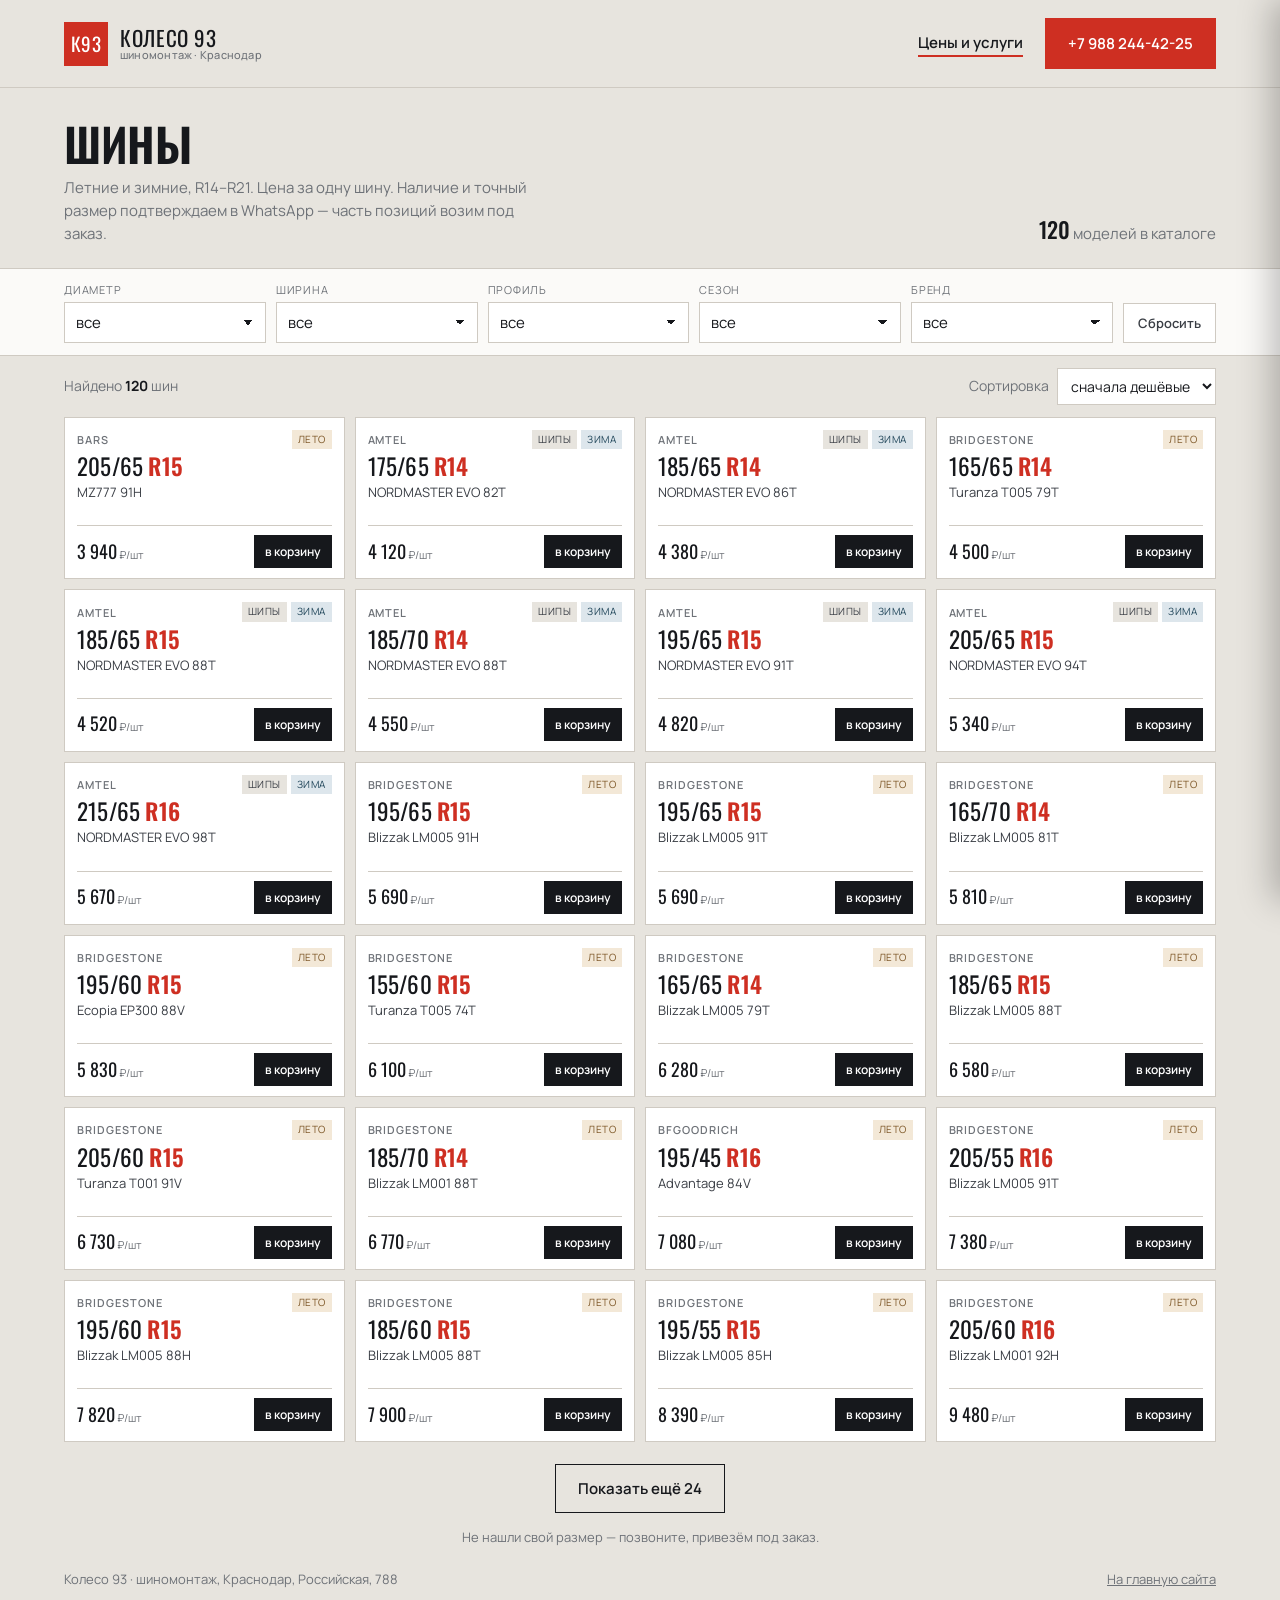
==== шины.html @ 4e647198 "Каталог шин на реальных данных: 120 позиций из товары.json, компактные фильтры и корзина" ====
<!doctype html>
<html lang="ru">
<head>
<meta charset="utf-8">
<meta name="viewport" content="width=device-width, initial-scale=1">
<title>Шины в наличии — Колесо 93, Краснодар</title>
<meta name="description" content="Каталог шин шиномонтажа «Колесо 93»: Bridgestone, Amtel, BFGoodrich, Bars. Летние и зимние, R14–R21. Соберите заказ и пришлите его в WhatsApp.">
<meta name="robots" content="noindex, nofollow">
<link rel="preconnect" href="https://fonts.googleapis.com">
<link rel="preconnect" href="https://fonts.gstatic.com" crossorigin>
<link href="https://fonts.googleapis.com/css2?family=Oswald:wght@400;500;600&family=Manrope:wght@400;500;600;700&display=swap" rel="stylesheet">
<link rel="icon" href="data:image/svg+xml,%3Csvg xmlns='http://www.w3.org/2000/svg' viewBox='0 0 64 64'%3E%3Crect width='64' height='64' fill='%23ce2f22'/%3E%3Ctext x='32' y='44' font-family='Arial Narrow,Arial' font-size='30' font-weight='bold' fill='white' text-anchor='middle'%3E93%3C/text%3E%3C/svg%3E">
<link rel="stylesheet" href="style.css">
<link rel="stylesheet" href="catalog.css">
</head>
<body>

<header class="top">
  <a class="logo" href="index.html">
    <span class="logo-mark">К93</span>
    <span class="logo-text">Колесо 93<small>шиномонтаж · Краснодар</small></span>
  </a>
  <div class="top-right">
    <a class="top-link" href="index.html">Цены и услуги</a>
    <a class="btn btn-red" href="tel:+79882444225">+7 988 244-42-25</a>
  </div>
</header>

<main>

  <section class="cat-head">
    <div>
      <h1>Шины</h1>
      <p>Летние и зимние, R14–R21. Цена за одну шину. Наличие и точный размер
        подтверждаем в WhatsApp — часть позиций возим под заказ.</p>
    </div>
    <p class="cat-stat"><b>120</b> моделей в каталоге</p>
  </section>

  <div class="filters">
    <label class="f"><span>Диаметр</span><select id="f-d"></select></label>
    <label class="f"><span>Ширина</span><select id="f-w"></select></label>
    <label class="f"><span>Профиль</span><select id="f-h"></select></label>
    <label class="f"><span>Сезон</span><select id="f-season"></select></label>
    <label class="f"><span>Бренд</span><select id="f-brand"></select></label>
    <button class="f-reset" id="reset" type="button">Сбросить</button>
  </div>

  <div class="cat-bar">
    <span class="cat-found" id="found"></span>
    <div class="cat-tools">
      <button class="f-toggle" id="f-toggle" type="button">Фильтры</button>
      <label class="sort"><span>Сортировка</span>
        <select id="f-sort">
          <option value="price-asc">сначала дешёвые</option>
          <option value="price-desc">сначала дорогие</option>
          <option value="model">по названию</option>
        </select>
      </label>
    </div>
  </div>

  <div class="tgrid" id="grid"></div>

  <div class="cat-more">
    <button class="btn btn-ghost" id="more" type="button" hidden>Показать ещё</button>
    <p class="cat-hint">Не нашли свой размер — позвоните, привезём под заказ.</p>
  </div>

</main>

<button class="cart-fab" id="fab" type="button">
  Корзина <b id="fab-count">0</b> <span id="fab-sum">0 ₽</span>
</button>

<div class="overlay" id="overlay"></div>

<aside class="cart" id="cart" aria-label="Корзина">
  <div class="cart-head">
    <h3>Корзина</h3>
    <button class="btn-close" id="cart-close" type="button">Закрыть</button>
  </div>
  <div class="cart-body" id="cart-body"></div>
  <div class="cart-foot">
    <div class="cart-total">Итого: <span id="cart-total">0 ₽</span></div>
    <div class="cart-actions">
      <button class="btn-clear" id="cart-clear" type="button">Очистить корзину</button>
      <a class="btn-wa" id="cart-wa" href="#">Отправить заказ в WhatsApp</a>
    </div>
  </div>
</aside>

<div class="toast" id="toast"></div>

<footer class="foot">
  <span>Колесо 93 · шиномонтаж, Краснодар, Российская, 788</span>
  <a href="index.html">На главную сайта</a>
</footer>

<script>
(function () {
  "use strict";

  var WA = "79181554435";
  var STORE = "k93_basket";
  var STEP = 24;

  var grid = document.getElementById("grid");
  var found = document.getElementById("found");
  var more = document.getElementById("more");
  var fab = document.getElementById("fab");
  var cart = document.getElementById("cart");
  var overlay = document.getElementById("overlay");
  var cartBody = document.getElementById("cart-body");
  var cartTotal = document.getElementById("cart-total");
  var toast = document.getElementById("toast");
  var filtersBox = document.querySelector(".filters");
  var fToggle = document.getElementById("f-toggle");

  var items = [];
  var basket = [];
  var shown = STEP;
  var state = { d: "", w: "", h: "", season: "", brand: "", sort: "price-asc" };

  function esc(s) {
    return String(s).replace(/[&<>"]/g, function (c) {
      return { "&": "&amp;", "<": "&lt;", ">": "&gt;", '"': "&quot;" }[c];
    });
  }

  function money(n) {
    return Number(n).toLocaleString("ru-RU");
  }

  function plural(n, forms) {
    var a = Math.abs(n) % 100, b = a % 10;
    if (a > 10 && a < 20) return forms[2];
    if (b > 1 && b < 5) return forms[1];
    if (b === 1) return forms[0];
    return forms[2];
  }

  /* "Bridgestone 205/55 R16 Alenza 001 109Y" -> бренд, размер, диаметр, модель */
  function parse(item) {
    var name = String(item.name || "");
    var rest = name.slice(String(item.brand || "").length).trim();
    var parts = rest.split(/\s+/);
    var size = parts[0] || "";
    var dia = parts[1] || "";
    var model = parts.slice(2).join(" ");
    var wh = size.split("/");
    var spikes = !!item.spikes;
    var w = item.w || wh[0] || "";
    var h = item.h || wh[1] || "";

    model = model.replace(/\s*(шипы|шип\.?)\s*$/i, "").trim();

    return {
      id: name,
      brand: item.brand || "",
      w: w,
      h: h,
      d: item.d || dia,
      season: spikes ? "Зима" : (item.season || ""),
      spikes: spikes,
      price: Number(item.price) || 0,
      model: model || name,
      size: (w && h) ? w + "/" + h : (size || "—")
    };
  }

  function fillSelect(el, values, label) {
    var html = '<option value="">' + label + "</option>";
    values.forEach(function (v) {
      html += '<option value="' + esc(v) + '">' + esc(v) + "</option>";
    });
    el.innerHTML = html;
  }

  function uniq(values, numeric) {
    var out = [];
    values.forEach(function (v) {
      if (v && out.indexOf(v) === -1) out.push(v);
    });
    out.sort(numeric ? function (a, b) {
      return parseFloat(a) - parseFloat(b);
    } : function (a, b) {
      return a.localeCompare(b, "ru");
    });
    return out;
  }

  function buildFilters() {
    fillSelect(document.getElementById("f-d"), uniq(items.map(function (p) { return p.d; }), true), "все");
    fillSelect(document.getElementById("f-w"), uniq(items.map(function (p) { return p.w; }), true), "все");
    fillSelect(document.getElementById("f-h"), uniq(items.map(function (p) { return p.h; }), true), "все");
    fillSelect(document.getElementById("f-season"), uniq(items.map(function (p) { return p.season; })), "все");
    fillSelect(document.getElementById("f-brand"), uniq(items.map(function (p) { return p.brand; })), "все");

    ["d", "w", "h", "season", "brand"].forEach(function (key) {
      document.getElementById("f-" + key).addEventListener("change", function (e) {
        state[key] = e.target.value;
        shown = STEP;
        updateToggle();
        render();
      });
    });

    document.getElementById("f-sort").addEventListener("change", function (e) {
      state.sort = e.target.value;
      render();
    });

    document.getElementById("reset").addEventListener("click", function () {
      state.d = state.w = state.h = state.season = state.brand = "";
      state.sort = "price-asc";
      document.getElementById("f-d").value = "";
      document.getElementById("f-w").value = "";
      document.getElementById("f-h").value = "";
      document.getElementById("f-season").value = "";
      document.getElementById("f-brand").value = "";
      document.getElementById("f-sort").value = "price-asc";
      shown = STEP;
      updateToggle();
      render();
    });
  }

  function pick() {
    return items.filter(function (p) {
      if (state.d && p.d !== state.d) return false;
      if (state.w && p.w !== state.w) return false;
      if (state.h && p.h !== state.h) return false;
      if (state.season && p.season !== state.season) return false;
      if (state.brand && p.brand !== state.brand) return false;
      return true;
    }).sort(function (a, b) {
      if (state.sort === "price-desc") return b.price - a.price;
      if (state.sort === "model") return (a.brand + " " + a.model).localeCompare(b.brand + " " + b.model, "ru");
      return a.price - b.price;
    });
  }

  function cardHTML(p) {
    var inCart = basket.some(function (b) { return b.id === p.id; });
    var tags = "";
    if (p.spikes) tags += '<span class="badge">шипы</span>';
    if (p.season) {
      tags += '<span class="badge ' + (p.season === "Зима" ? "w" : "s") + '">' +
        esc(p.season.toLowerCase()) + "</span>";
    }

    return '<article class="tcard">' +
      '<div class="tcard-top">' +
        '<span class="tcard-brand">' + esc(p.brand) + "</span>" +
        '<span class="tcard-tags">' + tags + "</span>" +
      "</div>" +
      '<div class="tcard-size">' + esc(p.size) + "<b>" + esc(p.d) + "</b></div>" +
      '<div class="tcard-model">' + esc(p.model) + "</div>" +
      '<div class="tcard-foot">' +
        '<span class="tcard-price">' + money(p.price) + "<small> ₽/шт</small></span>" +
        '<button class="tcard-add' + (inCart ? " in" : "") + '" type="button" data-id="' +
          esc(p.id) + '">' + (inCart ? "в корзине" : "в корзину") + "</button>" +
      "</div>" +
    "</article>";
  }

  function render() {
    var list = pick();
    var visible = list.slice(0, shown);

    found.innerHTML = list.length
      ? "Найдено <b>" + list.length + "</b> " + plural(list.length, ["шина", "шины", "шин"])
      : "Ничего не найдено";

    if (!visible.length) {
      grid.innerHTML = '<p class="cat-empty">По этим фильтрам ничего нет. ' +
        "Сбросьте фильтры или позвоните — подберём под заказ.</p>";
      more.hidden = true;
      return;
    }

    grid.innerHTML = visible.map(cardHTML).join("");
    more.hidden = list.length <= shown;
    more.textContent = "Показать ещё " + Math.min(STEP, list.length - shown);
  }

  /* ---------- корзина ---------- */

  function saveBasket() {
    try {
      localStorage.setItem(STORE, JSON.stringify(basket));
    } catch (e) {}
  }

  function loadBasket() {
    try {
      var raw = JSON.parse(localStorage.getItem(STORE) || "[]");
      basket = Array.isArray(raw) ? raw.filter(function (b) {
        return b && items.some(function (p) { return p.id === b.id; }) && b.qty > 0;
      }) : [];
    } catch (e) {
      basket = [];
    }
  }

  function byId(id) {
    for (var i = 0; i < items.length; i++) {
      if (items[i].id === id) return items[i];
    }
    return null;
  }

  function total() {
    return basket.reduce(function (sum, b) {
      var p = byId(b.id);
      return sum + (p ? p.price * b.qty : 0);
    }, 0);
  }

  function count() {
    return basket.reduce(function (n, b) { return n + b.qty; }, 0);
  }

  function addToCart(id) {
    var p = byId(id);
    if (!p) return;
    var row = basket.filter(function (b) { return b.id === id; })[0];
    if (row) row.qty += 1;
    else basket.push({ id: id, qty: 1 });
    saveBasket();
    render();
    renderCart();
    showToast(p.brand + " " + p.size + " — в корзине");
  }

  function setQty(id, delta) {
    basket.forEach(function (b) {
      if (b.id !== id) return;
      b.qty += delta;
    });
    basket = basket.filter(function (b) { return b.qty > 0; });
    saveBasket();
    render();
    renderCart();
  }

  function dropItem(id) {
    basket = basket.filter(function (b) { return b.id !== id; });
    saveBasket();
    render();
    renderCart();
  }

  function renderCart() {
    var sum = total();

    fab.classList.toggle("show", basket.length > 0);
    document.getElementById("fab-count").textContent = count();
    document.getElementById("fab-sum").textContent = money(sum) + " ₽";

    if (!basket.length) {
      cartBody.innerHTML = '<p class="cart-empty"><b>Корзина пуста</b><br>' +
        "Добавьте шины, чтобы собрать заказ</p>";
      cartTotal.textContent = "0 ₽";
      return;
    }

    cartBody.innerHTML = basket.map(function (b) {
      var p = byId(b.id);
      return '<div class="cart-item">' +
        '<div class="cart-item-info">' +
          '<div class="cart-item-name">' + esc(p.brand) + " " + esc(p.model) + "</div>" +
          '<span class="cart-item-size">' + esc(p.size) + " " + esc(p.d) + " · " + esc(p.season.toLowerCase()) + "</span>" +
          '<div class="cart-item-price">' + money(p.price) + " ₽</div>" +
        "</div>" +
        '<div class="cart-item-side">' +
          '<div class="qty">' +
            '<button type="button" data-id="' + esc(b.id) + '" data-delta="-1" aria-label="Меньше">−</button>' +
            "<span>" + b.qty + "</span>" +
            '<button type="button" data-id="' + esc(b.id) + '" data-delta="1" aria-label="Больше">+</button>' +
          "</div>" +
          '<button class="cart-item-remove" type="button" data-drop="' + esc(b.id) + '">удалить</button>' +
        "</div>" +
      "</div>";
    }).join("");

    cartTotal.textContent = money(sum) + " ₽";
  }

  function openCart() {
    renderCart();
    cart.classList.add("open");
    overlay.classList.add("show");
  }

  function closeCart() {
    cart.classList.remove("open");
    overlay.classList.remove("show");
  }

  function showToast(text) {
    toast.textContent = text;
    toast.classList.add("show");
    clearTimeout(showToast.timer);
    showToast.timer = setTimeout(function () {
      toast.classList.remove("show");
    }, 2200);
  }

  grid.addEventListener("click", function (e) {
    var btn = e.target.closest(".tcard-add");
    if (btn) addToCart(btn.dataset.id);
  });

  more.addEventListener("click", function () {
    shown += STEP;
    render();
  });

  cartBody.addEventListener("click", function (e) {
    var qtyBtn = e.target.closest("[data-delta]");
    if (qtyBtn) {
      setQty(qtyBtn.dataset.id, Number(qtyBtn.dataset.delta));
      return;
    }
    var del = e.target.closest("[data-drop]");
    if (del) dropItem(del.dataset.drop);
  });

  fab.addEventListener("click", openCart);
  document.getElementById("cart-close").addEventListener("click", closeCart);
  overlay.addEventListener("click", closeCart);

  fToggle.addEventListener("click", function () {
    filtersBox.classList.toggle("open");
  });

  function updateToggle() {
    var n = [state.d, state.w, state.h, state.season, state.brand].filter(Boolean).length;
    fToggle.textContent = n ? "Фильтры · " + n : "Фильтры";
    fToggle.classList.toggle("active", n > 0);
  }

  document.getElementById("cart-clear").addEventListener("click", function () {
    basket = [];
    saveBasket();
    render();
    renderCart();
  });

  document.getElementById("cart-wa").addEventListener("click", function (e) {
    e.preventDefault();
    if (!basket.length) return;

    var lines = ["Заказ шин с сайта Колесо 93", ""];
    basket.forEach(function (b) {
      var p = byId(b.id);
      lines.push("• " + p.brand + " " + p.size + " " + p.d + " " + p.model +
        " — " + b.qty + " шт × " + money(p.price) + " ₽");
    });
    lines.push("", "Итого: " + money(total()) + " ₽");
    lines.push("", "Краснодар, Российская, 788 · +7 988 244-42-25");

    window.open("https://wa.me/" + WA + "?text=" + encodeURIComponent(lines.join("\n")),
      "_blank", "noopener");
    closeCart();
  });

  document.addEventListener("keydown", function (e) {
    if (e.key === "Escape") closeCart();
  });

  /* ---------- старт ---------- */

  fetch("data/" + encodeURIComponent("товары.json"))
    .then(function (r) {
      if (!r.ok) throw new Error("HTTP " + r.status);
      return r.json();
    })
    .then(function (data) {
      items = data.map(parse);
      buildFilters();
      loadBasket();
      updateToggle();
      render();
      renderCart();
    })
    .catch(function () {
      found.textContent = "Каталог не загрузился";
      grid.innerHTML = '<p class="cat-empty">Не получилось загрузить список шин. ' +
        "Обновите страницу или позвоните: <a href=\"tel:+79882444225\">+7 988 244-42-25</a></p>";
    });
})();
</script>
</body>
</html>
---- style.css ----
:root {
  --beton: #e7e4de;
  --paper: #fbfaf8;
  --ink: #16181c;
  --ink-soft: #3a3e45;
  --steel: #6e7278;
  --line: #cfcac2;
  --red: #ce2f22;
  --panel: #1b1d21;
  --panel-line: #34373d;
}

* { box-sizing: border-box; }

html { scroll-behavior: smooth; }

body {
  margin: 0;
  background: var(--beton);
  color: var(--ink);
  font-family: "Manrope", "Segoe UI", system-ui, sans-serif;
  font-size: 17px;
  line-height: 1.55;
  -webkit-font-smoothing: antialiased;
}

img { display: block; max-width: 100%; }

a { color: inherit; }

h1, h2 {
  font-family: "Oswald", "Arial Narrow", sans-serif;
  font-weight: 600;
  letter-spacing: -0.01em;
  line-height: 0.98;
  margin: 0;
}

h2 { font-size: clamp(28px, 4vw, 46px); }

/* ---------- шапка ---------- */

.top {
  display: flex;
  align-items: center;
  justify-content: space-between;
  gap: 24px;
  padding: 18px clamp(18px, 5vw, 64px);
  border-bottom: 1px solid var(--line);
}

.logo {
  display: flex;
  align-items: center;
  gap: 12px;
  text-decoration: none;
}

.logo-mark {
  display: grid;
  place-items: center;
  width: 44px;
  height: 44px;
  background: var(--red);
  color: #fff;
  font-family: "Oswald", sans-serif;
  font-size: 19px;
  letter-spacing: 0.02em;
}

.logo-text {
  font-family: "Oswald", sans-serif;
  font-size: 21px;
  line-height: 1.1;
  text-transform: uppercase;
  letter-spacing: 0.03em;
}

.logo-text small {
  display: block;
  font-family: "Manrope", sans-serif;
  font-size: 11px;
  text-transform: none;
  letter-spacing: 0.02em;
  color: var(--steel);
  font-weight: 500;
}

.top-right { display: flex; align-items: center; gap: 22px; }

.top-link {
  font-size: 15px;
  font-weight: 600;
  text-decoration: none;
  border-bottom: 2px solid var(--red);
  padding-bottom: 1px;
}

.top-link:hover { color: var(--red); }

.top-addr { color: var(--steel); font-size: 15px; }

/* ---------- кнопки ---------- */

.btn {
  display: inline-block;
  padding: 13px 22px;
  font-family: "Manrope", sans-serif;
  font-size: 15px;
  font-weight: 600;
  text-decoration: none;
  border: 1px solid transparent;
  transition: background 0.15s, color 0.15s, border-color 0.15s;
}

.btn-ink { background: var(--ink); color: #fff; }
.btn-ink:hover { background: var(--red); }

.btn-red { background: var(--red); color: #fff; }
.btn-red:hover { background: #a8231a; }

.btn-ghost { border-color: var(--ink); color: var(--ink); }
.btn-ghost:hover { background: var(--ink); color: #fff; }

/* ---------- hero ---------- */

.hero {
  display: grid;
  grid-template-columns: 1.05fr 1fr;
  gap: clamp(24px, 4vw, 56px);
  align-items: stretch;
  padding: clamp(28px, 5vw, 64px) clamp(18px, 5vw, 64px) clamp(32px, 5vw, 64px);
}

.hero-copy { max-width: 620px; }

.kicker {
  margin: 0 0 18px;
  font-size: 14px;
  font-weight: 600;
  color: var(--red);
  letter-spacing: 0.02em;
}

.hero h1 {
  font-size: clamp(40px, 6.4vw, 84px);
  text-transform: uppercase;
}

.lead {
  margin: 22px 0 26px;
  font-size: clamp(16px, 1.4vw, 19px);
  color: var(--ink-soft);
  max-width: 46ch;
}

.hero-actions { display: flex; flex-wrap: wrap; gap: 12px; }

.rating {
  margin: 24px 0 0;
  font-size: 15px;
  color: var(--steel);
}

.rating strong { color: var(--ink); font-size: 17px; }

.rating a { color: var(--ink); text-decoration: none; border-bottom: 1px solid var(--red); }

.hero-shot { position: relative; }

.hero-shot img {
  width: 100%;
  height: 100%;
  min-height: 340px;
  object-fit: cover;
}

.hero-tag {
  position: absolute;
  left: 0;
  bottom: 0;
  background: var(--ink);
  color: #fff;
  font-size: 12px;
  letter-spacing: 0.06em;
  text-transform: uppercase;
  padding: 7px 12px;
}

/* ---------- прайс ---------- */

.price {
  background: var(--panel);
  color: #f4f3f0;
  padding: clamp(32px, 5vw, 64px) clamp(18px, 5vw, 64px) clamp(28px, 4vw, 48px);
}

.price-head {
  display: flex;
  flex-wrap: wrap;
  align-items: flex-end;
  justify-content: space-between;
  gap: 18px 40px;
  margin-bottom: 30px;
  padding-bottom: 22px;
  border-bottom: 1px solid var(--panel-line);
}

.price-head h2 { color: #fff; }

.price-head p {
  margin: 0;
  max-width: 46ch;
  font-size: 15px;
  color: #a9adb4;
}

.price-grid {
  display: grid;
  grid-template-columns: repeat(3, 1fr);
  border-left: 1px solid var(--panel-line);
  border-top: 1px solid var(--panel-line);
}

.cell {
  display: flex;
  flex-direction: column;
  justify-content: space-between;
  gap: 18px;
  min-height: 172px;
  padding: 20px 22px;
  border-right: 1px solid var(--panel-line);
  border-bottom: 1px solid var(--panel-line);
}

.cell .size {
  font-family: "Oswald", sans-serif;
  font-size: 16px;
  letter-spacing: 0.05em;
  color: #8d929a;
}

.cost { display: flex; align-items: baseline; gap: 8px; }

.cell .sum {
  font-family: "Oswald", sans-serif;
  font-size: clamp(46px, 5.4vw, 76px);
  font-weight: 500;
  line-height: 0.9;
}

.cell-hot { background: var(--red); }
.cell-hot .size { color: #ffd9d5; }

.price-note {
  margin: 20px 0 0;
  font-size: 14px;
  color: #9aa0a8;
  max-width: 78ch;
}

/* ---------- анонс каталога ---------- */

.teaser {
  display: flex;
  flex-wrap: wrap;
  align-items: center;
  justify-content: space-between;
  gap: 18px 32px;
  padding: clamp(24px, 3.4vw, 40px) clamp(18px, 5vw, 64px);
  background: var(--paper);
  border-bottom: 1px solid var(--line);
}

.teaser-copy { max-width: 56ch; }

.teaser-copy h2 {
  font-size: clamp(24px, 3vw, 34px);
  margin-bottom: 10px;
}

.teaser-copy p {
  margin: 0;
  font-size: 15px;
  color: var(--steel);
}

.teaser-side { display: flex; align-items: center; gap: 22px; }

.teaser-price {
  font-family: "Oswald", sans-serif;
  font-size: clamp(26px, 3vw, 36px);
  font-weight: 500;
  white-space: nowrap;
}

.teaser-price small {
  font-family: "Manrope", sans-serif;
  font-size: 13px;
  font-weight: 500;
  color: var(--steel);
}

/* ---------- услуги ---------- */

.services { padding: clamp(40px, 6vw, 80px) clamp(18px, 5vw, 64px); }

.services h2 { margin-bottom: 30px; }

.svc-list {
  list-style: none;
  margin: 0;
  padding: 0;
  max-width: 980px;
  border-top: 1px solid var(--line);
}

.svc-list li {
  display: flex;
  align-items: baseline;
  gap: 16px;
  padding: 14px 0;
  border-bottom: 1px solid var(--line);
}

.svc-name { flex: 1; }

.svc-price {
  font-family: "Oswald", sans-serif;
  font-size: 20px;
  white-space: nowrap;
}

.svc-note {
  max-width: 62ch;
  margin: 26px 0 0;
  color: var(--steel);
  font-size: 15px;
}

/* ---------- галерея ---------- */

.gallery { padding: 0 clamp(18px, 5vw, 64px) clamp(40px, 6vw, 80px); }

.gal-grid {
  display: grid;
  grid-template-columns: 1.4fr 1fr 1fr;
  gap: 12px;
}

.gal-grid figure { margin: 0; position: relative; }

.gal-grid img {
  width: 100%;
  height: 100%;
  min-height: 240px;
  max-height: 420px;
  object-fit: cover;
}

.gal-grid figcaption {
  position: absolute;
  left: 0;
  bottom: 0;
  padding: 6px 10px;
  background: rgba(22, 24, 28, 0.86);
  color: #fff;
  font-size: 12px;
}

/* ---------- заявка ---------- */

.order {
  display: grid;
  grid-template-columns: 1fr 1.05fr;
  gap: clamp(24px, 4vw, 56px);
  padding: clamp(40px, 6vw, 80px) clamp(18px, 5vw, 64px);
  border-top: 1px solid var(--line);
}

.order-copy h2 { margin-bottom: 18px; }

.order-copy p {
  margin: 0 0 12px;
  max-width: 40ch;
  color: var(--steel);
  font-size: 16px;
}

.order-alt { color: var(--ink-soft) !important; }

.order-alt a {
  color: var(--ink);
  text-decoration: none;
  border-bottom: 2px solid var(--red);
  font-weight: 700;
}

.order-facts {
  list-style: none;
  margin: 26px 0 0;
  padding: 22px 0 0;
  border-top: 1px solid var(--line);
  max-width: 38ch;
}

.order-facts li {
  position: relative;
  padding-left: 18px;
  margin-bottom: 10px;
  font-size: 15px;
  color: var(--steel);
}

.order-facts li::before {
  content: "";
  position: absolute;
  left: 0;
  top: 8px;
  width: 7px;
  height: 7px;
  background: var(--red);
}

.order-facts b { color: var(--ink); font-weight: 700; }

.order-form {
  display: grid;
  grid-template-columns: 1fr 1fr;
  gap: 14px 16px;
  align-content: start;
}

.field { display: flex; flex-direction: column; gap: 6px; }

.field label {
  font-size: 13px;
  font-weight: 600;
  color: var(--ink-soft);
  letter-spacing: 0.01em;
}

.field label span { color: var(--red); }

.field input,
.field select {
  font-family: "Manrope", sans-serif;
  font-size: 16px;
  color: var(--ink);
  background: var(--paper);
  border: 1px solid var(--line);
  border-radius: 0;
  padding: 13px 14px;
  width: 100%;
  appearance: none;
}

.field select {
  background-image: linear-gradient(45deg, transparent 50%, var(--ink) 50%),
                    linear-gradient(135deg, var(--ink) 50%, transparent 50%);
  background-position: calc(100% - 20px) 50%, calc(100% - 14px) 50%;
  background-size: 6px 6px, 6px 6px;
  background-repeat: no-repeat;
  padding-right: 38px;
}

.field input:focus,
.field select:focus {
  outline: 2px solid var(--red);
  outline-offset: -2px;
  border-color: var(--red);
}

.field input.err { border-color: var(--red); background: #fdf1f0; }

.order-send {
  grid-column: 1 / -1;
  border: 0;
  cursor: pointer;
  font-size: 16px;
  padding: 16px 22px;
}

.order-fine {
  grid-column: 1 / -1;
  margin: 0;
  font-size: 13px;
  line-height: 1.45;
  color: var(--steel);
}

/* ---------- адрес ---------- */

.where {
  display: flex;
  flex-wrap: wrap;
  justify-content: space-between;
  align-items: flex-end;
  gap: 32px;
  background: var(--paper);
  border-top: 1px solid var(--line);
  padding: clamp(32px, 5vw, 64px) clamp(18px, 5vw, 64px);
}

.where h2 { margin-bottom: 18px; }

.addr {
  margin: 0;
  font-size: clamp(18px, 2vw, 24px);
  font-weight: 700;
}

.hours { margin: 6px 0 22px; color: var(--steel); }

.where-contact { text-align: right; }

.phone-big {
  display: block;
  font-family: "Oswald", sans-serif;
  font-size: clamp(28px, 3.6vw, 44px);
  text-decoration: none;
  line-height: 1.1;
}

.phone-big:hover { color: var(--red); }

.phone-sub {
  display: block;
  margin-top: 6px;
  font-size: 15px;
  color: var(--steel);
  text-decoration: none;
}

.phone-sub:hover { color: var(--red); }

/* ---------- подвал ---------- */

.foot {
  display: flex;
  flex-wrap: wrap;
  justify-content: space-between;
  gap: 12px;
  padding: 22px clamp(18px, 5vw, 64px) 32px;
  font-size: 13px;
  color: var(--steel);
}

.foot a { color: var(--steel); }

/* ---------- адаптив ---------- */

@media (max-width: 1080px) {
  .price-grid { grid-template-columns: repeat(3, 1fr); }
  .cell { min-height: 140px; padding: 16px 18px; }
}

@media (max-width: 860px) {
  .hero { grid-template-columns: 1fr; }
  .hero-shot { min-height: 260px; }
  .gal-grid { grid-template-columns: 1fr 1fr; }
  .gal-grid figure:first-child { grid-column: 1 / -1; }
  .where-contact { text-align: left; }
  .top-addr { display: none; }
  .order { grid-template-columns: 1fr; }
}

@media (max-width: 560px) {
  body { font-size: 16px; }
  .price-grid { grid-template-columns: 1fr 1fr; }
  .gal-grid { grid-template-columns: 1fr; }
  .top { flex-wrap: wrap; }
  .top-right { width: 100%; flex-wrap: wrap; gap: 12px; }
  .top-right .btn { width: 100%; text-align: center; }
  .teaser-side { flex-wrap: wrap; gap: 14px; }
  .order-form { grid-template-columns: 1fr; }
}

@media (prefers-reduced-motion: reduce) {
  html { scroll-behavior: auto; }
  * { transition: none !important; }
}
---- catalog.css ----
/* ---------- каталог шин (шины.html) ---------- */

.cat-head {
  display: flex;
  flex-wrap: wrap;
  align-items: flex-end;
  justify-content: space-between;
  gap: 10px 28px;
  padding: clamp(22px, 3vw, 34px) clamp(18px, 5vw, 64px) clamp(16px, 2vw, 22px);
}

.cat-head h1 {
  font-family: "Oswald", "Arial Narrow", sans-serif;
  font-size: clamp(30px, 4.4vw, 46px);
  font-weight: 600;
  line-height: 0.95;
  letter-spacing: -0.01em;
  text-transform: uppercase;
  margin: 0 0 10px;
}

.cat-head p {
  margin: 0;
  max-width: 54ch;
  font-size: 15px;
  color: var(--steel);
}

.cat-stat {
  font-size: 14px;
  color: var(--steel);
  white-space: nowrap;
}

.cat-stat b {
  font-family: "Oswald", sans-serif;
  font-size: 22px;
  font-weight: 500;
  color: var(--ink);
}

/* ---------- фильтры ---------- */

.filters {
  position: sticky;
  top: 0;
  z-index: 40;
  display: grid;
  grid-template-columns: repeat(5, minmax(0, 1fr)) auto;
  gap: 10px;
  padding: 12px clamp(18px, 5vw, 64px);
  background: var(--paper);
  border-top: 1px solid var(--line);
  border-bottom: 1px solid var(--line);
}

.f {
  display: flex;
  flex-direction: column;
  gap: 4px;
  min-width: 0;
}

.f > span {
  font-size: 11px;
  letter-spacing: 0.07em;
  text-transform: uppercase;
  color: var(--steel);
}

.f select {
  font-family: "Manrope", sans-serif;
  font-size: 15px;
  color: var(--ink);
  background-color: #fff;
  border: 1px solid var(--line);
  border-radius: 0;
  padding: 9px 30px 9px 11px;
  width: 100%;
  appearance: none;
  background-image:
    linear-gradient(45deg, transparent 50%, var(--ink) 50%),
    linear-gradient(135deg, var(--ink) 50%, transparent 50%);
  background-position: calc(100% - 17px) 50%, calc(100% - 12px) 50%;
  background-size: 5px 5px, 5px 5px;
  background-repeat: no-repeat;
}

.f select:focus {
  outline: 2px solid var(--red);
  outline-offset: -2px;
  border-color: var(--red);
}

.f-reset {
  align-self: end;
  border: 1px solid var(--line);
  background: #fff;
  color: var(--ink-soft);
  font-family: "Manrope", sans-serif;
  font-size: 13px;
  font-weight: 600;
  padding: 10px 14px;
  cursor: pointer;
  white-space: nowrap;
}

.f-reset:hover {
  border-color: var(--ink);
  color: var(--ink);
}

/* ---------- счётчик и сортировка ---------- */

.cat-bar {
  display: flex;
  flex-wrap: wrap;
  align-items: center;
  justify-content: space-between;
  gap: 10px 18px;
  padding: 12px clamp(18px, 5vw, 64px) 0;
  font-size: 14px;
  color: var(--steel);
}

.cat-tools {
  display: flex;
  align-items: center;
  gap: 10px;
}

.f-toggle {
  display: none;
  align-items: center;
  border: 1px solid var(--line);
  background: #fff;
  color: var(--ink);
  font-family: "Manrope", sans-serif;
  font-size: 14px;
  font-weight: 600;
  padding: 7px 12px;
  cursor: pointer;
}

.f-toggle.active {
  background: var(--ink);
  border-color: var(--ink);
  color: #fff;
}

.cat-found b {
  color: var(--ink);
  font-weight: 700;
}

.sort {
  display: flex;
  align-items: center;
  gap: 8px;
}

.sort select {
  font-family: "Manrope", sans-serif;
  font-size: 14px;
  color: var(--ink);
  background: #fff;
  border: 1px solid var(--line);
  padding: 7px 9px;
  cursor: pointer;
}

/* ---------- сетка и карточки ---------- */

.tgrid {
  display: grid;
  grid-template-columns: repeat(4, minmax(0, 1fr));
  gap: 10px;
  padding: 12px clamp(18px, 5vw, 64px) 0;
}

.tcard {
  display: flex;
  flex-direction: column;
  gap: 6px;
  background: #fff;
  border: 1px solid var(--line);
  padding: 12px 12px 10px;
  transition: border-color 0.15s, box-shadow 0.15s;
}

.tcard:hover {
  border-color: var(--red);
  box-shadow: 0 6px 18px rgba(22, 24, 28, 0.07);
}

.tcard-top {
  display: flex;
  align-items: center;
  justify-content: space-between;
  gap: 8px;
}

.tcard-brand {
  font-size: 11px;
  font-weight: 600;
  letter-spacing: 0.09em;
  text-transform: uppercase;
  color: var(--steel);
}

.tcard-tags {
  display: flex;
  gap: 4px;
}

.badge {
  font-size: 10px;
  letter-spacing: 0.05em;
  text-transform: uppercase;
  padding: 2px 6px;
  background: var(--beton);
  color: var(--ink-soft);
  white-space: nowrap;
}

.badge.w { background: #dde6ec; color: #23485c; }
.badge.s { background: #f3e8d7; color: #7a5322; }

.tcard-size {
  font-family: "Oswald", sans-serif;
  font-size: 23px;
  line-height: 1;
  letter-spacing: 0.01em;
  white-space: nowrap;
}

.tcard-size b {
  color: var(--red);
  font-weight: 600;
  margin-left: 5px;
}

.tcard-model {
  font-size: 13px;
  line-height: 1.35;
  color: var(--ink-soft);
  min-height: 2.7em;
}

.tcard-foot {
  display: flex;
  align-items: center;
  justify-content: space-between;
  gap: 8px;
  margin-top: auto;
  padding-top: 9px;
  border-top: 1px solid var(--line);
}

.tcard-price {
  font-family: "Oswald", sans-serif;
  font-size: 18px;
  white-space: nowrap;
}

.tcard-price small {
  font-family: "Manrope", sans-serif;
  font-size: 11px;
  font-weight: 400;
  color: var(--steel);
}

.tcard-add {
  border: 0;
  background: var(--ink);
  color: #fff;
  font-family: "Manrope", sans-serif;
  font-size: 12px;
  font-weight: 600;
  padding: 8px 11px;
  cursor: pointer;
  white-space: nowrap;
  transition: background 0.15s;
}

.tcard-add:hover { background: var(--red); }
.tcard-add.in { background: var(--red); }

.cat-empty {
  grid-column: 1 / -1;
  padding: 44px 10px;
  text-align: center;
  color: var(--steel);
}

.cat-more {
  padding: 22px clamp(18px, 5vw, 64px) 0;
  text-align: center;
}

.cat-more .btn {
  cursor: pointer;
  background: transparent;
  font-family: "Manrope", sans-serif;
}

.cat-hint {
  margin: 14px 0 0;
  font-size: 13px;
  color: var(--steel);
}

/* ---------- кнопка корзины ---------- */

.cart-fab {
  position: fixed;
  right: 18px;
  bottom: 18px;
  z-index: 900;
  display: none;
  align-items: center;
  gap: 10px;
  background: var(--red);
  color: #fff;
  border: 0;
  cursor: pointer;
  font-family: "Manrope", sans-serif;
  font-size: 14px;
  font-weight: 700;
  padding: 13px 18px;
  box-shadow: 0 10px 24px rgba(22, 24, 28, 0.25);
}

.cart-fab.show { display: flex; }

.cart-fab b {
  background: rgba(0, 0, 0, 0.22);
  padding: 1px 7px;
}

/* ---------- корзина ---------- */

.cart {
  position: fixed;
  inset: 0 0 0 auto;
  width: min(420px, 100%);
  background: var(--panel);
  color: #f4f3f0;
  box-shadow: -8px 0 32px rgba(0, 0, 0, 0.25);
  transform: translateX(100%);
  transition: transform 0.25s;
  z-index: 1000;
  display: flex;
  flex-direction: column;
}

.cart.open { transform: translateX(0); }

.cart-head {
  padding: 20px 22px;
  border-bottom: 1px solid var(--panel-line);
  display: flex;
  justify-content: space-between;
  align-items: center;
  gap: 12px;
}

.cart-head h3 {
  font-family: "Oswald", sans-serif;
  font-size: 20px;
  font-weight: 500;
  color: #fff;
  margin: 0;
}

.btn-close {
  background: transparent;
  border: 1px solid #4a4f55;
  color: #fff;
  padding: 7px 12px;
  cursor: pointer;
  font-family: "Manrope", sans-serif;
  font-size: 13px;
}

.cart-body {
  flex: 1;
  overflow-y: auto;
  padding: 16px 22px;
}

.cart-item {
  display: flex;
  gap: 12px;
  padding: 12px 0;
  border-bottom: 1px solid var(--panel-line);
}

.cart-item-info { flex: 1; min-width: 0; }

.cart-item-name {
  font-size: 14px;
  font-weight: 600;
  margin: 0 0 3px;
  line-height: 1.3;
}

.cart-item-size {
  font-size: 12px;
  color: #8d929a;
  display: block;
  margin-bottom: 5px;
}

.cart-item-price {
  font-family: "Oswald", sans-serif;
  font-size: 16px;
}

.cart-item-side {
  display: flex;
  flex-direction: column;
  align-items: center;
  gap: 5px;
}

.qty {
  display: flex;
  align-items: center;
  border: 1px solid #4a4f55;
}

.qty button {
  background: transparent;
  border: 0;
  color: #f4f3f0;
  font-size: 15px;
  width: 26px;
  height: 26px;
  cursor: pointer;
  line-height: 1;
}

.qty span {
  min-width: 24px;
  text-align: center;
  font-size: 13px;
  font-weight: 700;
}

.cart-item-remove {
  background: transparent;
  border: none;
  color: #ff8a80;
  cursor: pointer;
  font-family: "Manrope", sans-serif;
  font-size: 11px;
  padding: 2px;
}

.cart-empty {
  text-align: center;
  padding: 36px 10px;
  color: #8d929a;
  font-size: 14px;
}

.cart-empty b { color: #f4f3f0; }

.cart-foot {
  padding: 18px 22px calc(18px + env(safe-area-inset-bottom));
  border-top: 1px solid var(--panel-line);
  background: #131519;
}

.cart-total {
  display: flex;
  justify-content: space-between;
  font-family: "Oswald", sans-serif;
  font-size: 18px;
  font-weight: 600;
  margin-bottom: 12px;
}

.cart-actions {
  display: flex;
  flex-direction: column;
  gap: 9px;
}

.btn-wa {
  background: #25d366;
  color: #fff;
  border: none;
  padding: 14px 18px;
  font-family: "Manrope", sans-serif;
  font-size: 15px;
  font-weight: 700;
  cursor: pointer;
  text-align: center;
  text-decoration: none;
}

.btn-wa:hover { background: #20ad54; }

.btn-clear {
  background: transparent;
  border: 1px solid #4a4f55;
  color: #f4f3f0;
  padding: 10px 18px;
  cursor: pointer;
  font-family: "Manrope", sans-serif;
  font-size: 13px;
}

.overlay {
  position: fixed;
  inset: 0;
  background: rgba(0, 0, 0, 0.35);
  opacity: 0;
  pointer-events: none;
  transition: opacity 0.25s;
  z-index: 999;
}

.overlay.show {
  opacity: 1;
  pointer-events: auto;
}

.toast {
  position: fixed;
  bottom: 78px;
  left: 50%;
  transform: translateX(-50%) translateY(120px);
  background: var(--ink);
  color: #fff;
  padding: 10px 18px;
  font-size: 14px;
  opacity: 0;
  transition: transform 0.25s, opacity 0.25s;
  z-index: 1100;
  pointer-events: none;
  max-width: calc(100% - 32px);
}

.toast.show {
  transform: translateX(-50%) translateY(0);
  opacity: 1;
}

/* ---------- адаптив ---------- */

@media (max-width: 1100px) {
  .filters { grid-template-columns: repeat(3, minmax(0, 1fr)); }
  .f-reset { grid-column: span 3; }
  .tgrid { grid-template-columns: repeat(3, minmax(0, 1fr)); }
}

@media (max-width: 860px) {
  .tgrid { grid-template-columns: repeat(2, minmax(0, 1fr)); }
}

@media (max-width: 620px) {
  .top {
    flex-wrap: wrap;
    gap: 10px;
    padding: 12px 16px;
  }

  /* на телефоне фильтры раскрываются под кнопкой «Фильтры» */
  main { display: flex; flex-direction: column; }
  .cat-head { order: 1; }
  .cat-bar { order: 2; }
  .filters { order: 3; }
  .tgrid { order: 4; }
  .cat-more { order: 5; }

  .top-right {
    width: 100%;
    flex-wrap: nowrap;
    justify-content: space-between;
    gap: 10px;
  }

  .top-right .btn {
    width: auto;
    flex: 0 0 auto;
    padding: 10px 14px;
    font-size: 14px;
  }

  .top-link { font-size: 14px; }

  .cat-head { padding: 16px 16px 14px; }
  .cat-head h1 { font-size: 30px; margin-bottom: 8px; }
  .cat-head p { font-size: 14px; }
  .cat-stat { display: none; }

  .filters {
    display: none;
    grid-template-columns: repeat(2, minmax(0, 1fr));
    padding: 12px 16px;
  }

  .filters.open { display: grid; }
  .f-reset { grid-column: span 2; }
  .f-toggle { display: inline-flex; }

  .cat-bar { padding: 12px 16px 0; }
  .cat-tools { width: 100%; justify-content: space-between; }
  .sort select { font-size: 13px; }

  .tgrid { gap: 8px; padding: 12px 16px 0; }
  .tcard { padding: 10px 12px 9px; gap: 5px; }
  .tcard-size { font-size: 20px; }
  .tcard-model { font-size: 12px; min-height: 0; }
}

@media (max-width: 460px) {
  .tgrid { grid-template-columns: 1fr; }
  .cart-fab {
    left: 12px;
    right: 12px;
    bottom: 12px;
    justify-content: center;
  }
}
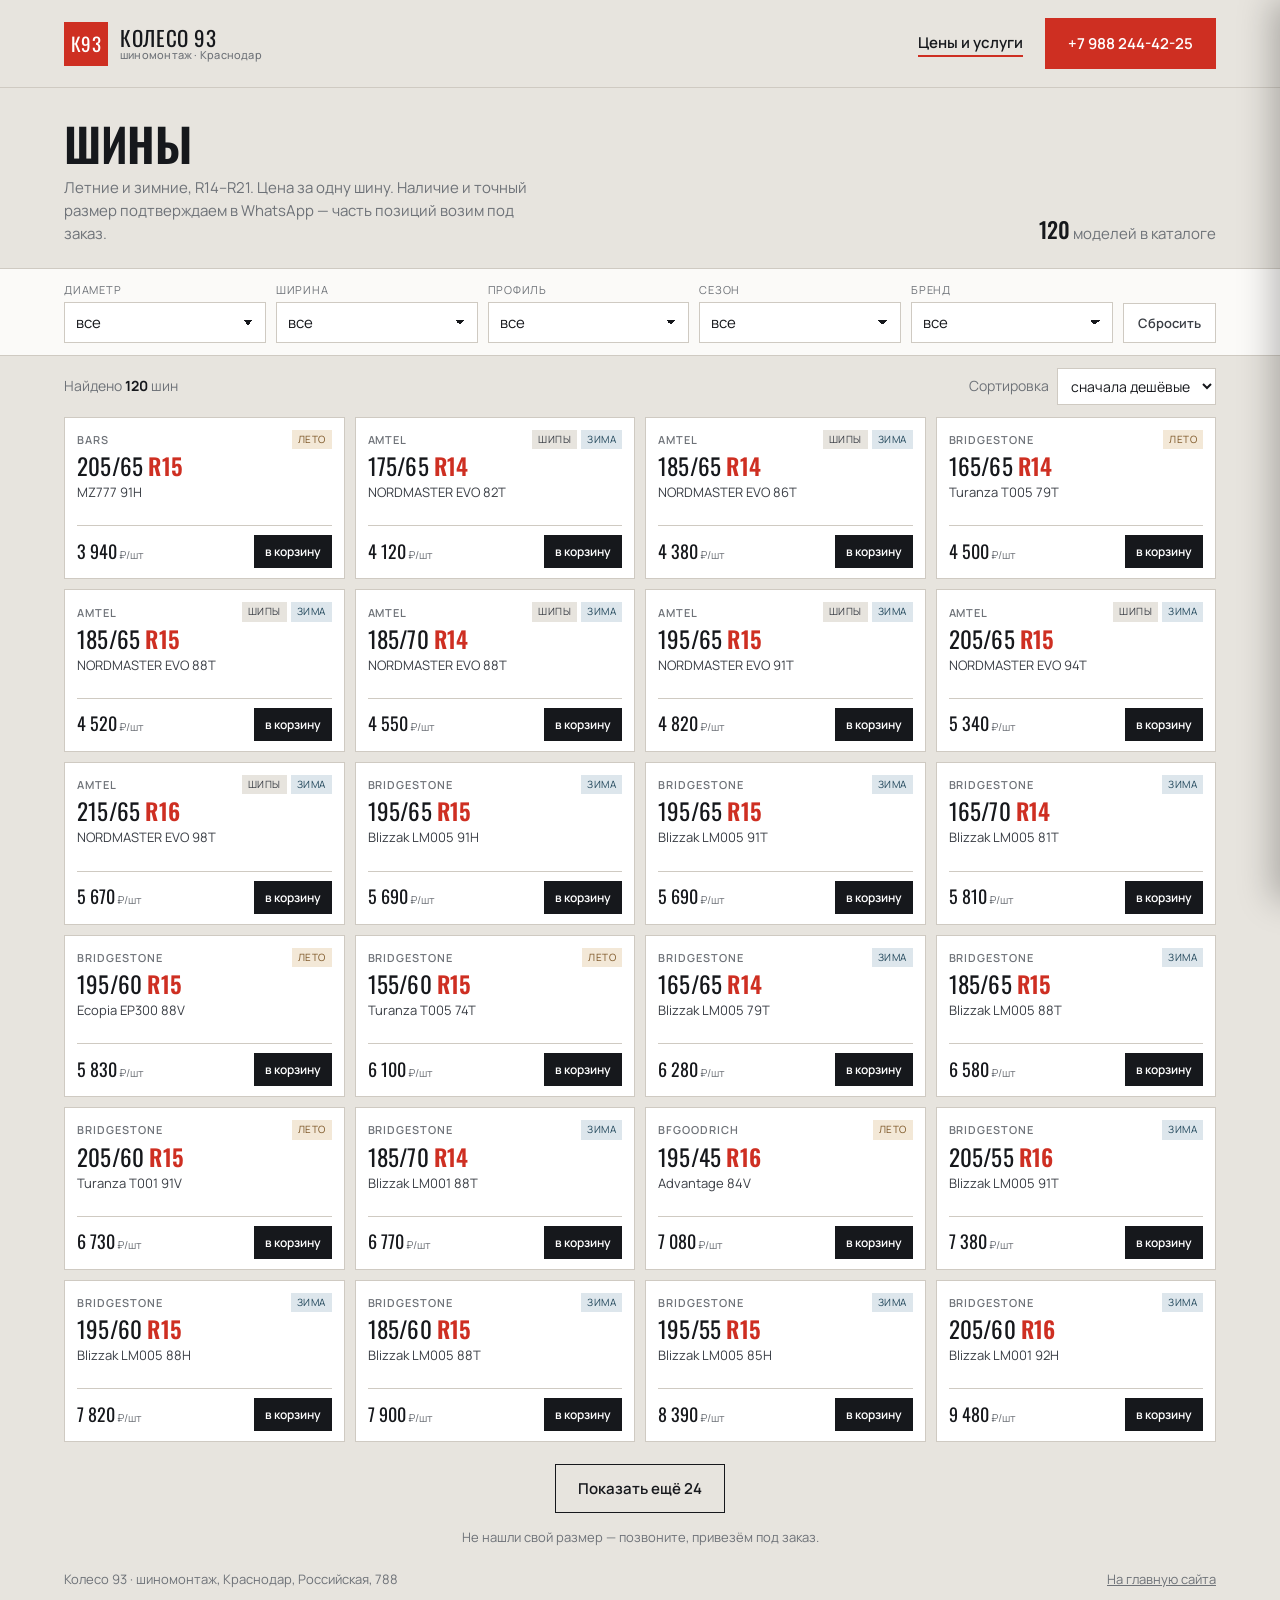
==== commit ce194b82: "На главной: подбор шин по размеру и 4 живые карточки, сезон Blizzak правится по модели" ====
--- a/шины.html
+++ b/шины.html
@@ -34,7 +34,7 @@
       <p>Летние и зимние, R14–R21. Цена за одну шину. Наличие и точный размер
         подтверждаем в WhatsApp — часть позиций возим под заказ.</p>
     </div>
-    <p class="cat-stat"><b>120</b> моделей в каталоге</p>
+    <p class="cat-stat"><b id="cat-count">120</b> моделей в каталоге</p>
   </section>
 
   <div class="filters">
@@ -141,6 +141,14 @@
   }
 
   /* "Bridgestone 205/55 R16 Alenza 001 109Y" -> бренд, размер, диаметр, модель */
+
+  /* у поставщика зимние Blizzak помечены «Лето» — правим по названию модели */
+  function seasonOf(item, model) {
+    if (item.spikes) return "Зима";
+    if (/blizzak|nordmaster|winter|ice\s*guard/i.test(model)) return "Зима";
+    return item.season || "";
+  }
+
   function parse(item) {
     var name = String(item.name || "");
     var rest = name.slice(String(item.brand || "").length).trim();
@@ -161,7 +169,7 @@
       w: w,
       h: h,
       d: item.d || dia,
-      season: spikes ? "Зима" : (item.season || ""),
+      season: seasonOf(item, model),
       spikes: spikes,
       price: Number(item.price) || 0,
       model: model || name,
@@ -223,6 +231,20 @@
       shown = STEP;
       updateToggle();
       render();
+    });
+  }
+
+  /* фильтр по параметрам из ссылки с главной: ?w=205&h=55&d=R16&brand=Bridgestone */
+  function applyQuery() {
+    var q = new URLSearchParams(location.search);
+    ["d", "w", "h", "season", "brand"].forEach(function (key) {
+      var v = q.get(key);
+      if (!v) return;
+      var sel = document.getElementById("f-" + key);
+      var exists = Array.prototype.some.call(sel.options, function (o) { return o.value === v; });
+      if (!exists) return;
+      state[key] = v;
+      sel.value = v;
     });
   }
 
@@ -482,6 +504,8 @@
       items = data.map(parse);
       buildFilters();
       loadBasket();
+      applyQuery();
+      document.getElementById("cat-count").textContent = items.length;
       updateToggle();
       render();
       renderCart();
--- a/style.css
+++ b/style.css
@@ -259,45 +259,260 @@
   max-width: 78ch;
 }
 
-/* ---------- анонс каталога ---------- */
-
-.teaser {
+/* ---------- блок каталога на главной ---------- */
+
+.shop {
+  padding: clamp(26px, 3.6vw, 44px) clamp(18px, 5vw, 64px) clamp(30px, 4vw, 48px);
+  background: var(--paper);
+  border-bottom: 1px solid var(--line);
+}
+
+.shop-head {
   display: flex;
   flex-wrap: wrap;
+  align-items: flex-end;
+  justify-content: space-between;
+  gap: 10px 32px;
+}
+
+.shop-head > div { max-width: 62ch; }
+
+.shop-head h2 {
+  font-size: clamp(26px, 3.4vw, 40px);
+  margin-bottom: 10px;
+}
+
+.shop-lead {
+  margin: 0;
+  font-size: 15px;
+  color: var(--steel);
+}
+
+.shop-price {
+  font-family: "Oswald", sans-serif;
+  font-size: clamp(24px, 2.8vw, 32px);
+  font-weight: 500;
+  white-space: nowrap;
+  line-height: 1;
+}
+
+.shop-price small {
+  display: block;
+  font-family: "Manrope", sans-serif;
+  font-size: 12px;
+  font-weight: 500;
+  color: var(--steel);
+  margin-top: 4px;
+}
+
+/* подбор по размеру */
+
+.pick {
+  display: grid;
+  grid-template-columns: repeat(3, minmax(0, 132px)) max-content;
+  align-items: end;
+  gap: 10px;
+  margin: 18px 0 0;
+}
+
+.pick-f {
+  display: flex;
+  flex-direction: column;
+  gap: 4px;
+  min-width: 0;
+}
+
+.pick-f > span {
+  font-size: 11px;
+  letter-spacing: 0.07em;
+  text-transform: uppercase;
+  color: var(--steel);
+}
+
+.pick-f select {
+  font-family: "Manrope", sans-serif;
+  font-size: 15px;
+  color: var(--ink);
+  background-color: #fff;
+  border: 1px solid var(--line);
+  border-radius: 0;
+  padding: 9px 28px 9px 11px;
+  width: 100%;
+  appearance: none;
+  background-image:
+    linear-gradient(45deg, transparent 50%, var(--ink) 50%),
+    linear-gradient(135deg, var(--ink) 50%, transparent 50%);
+  background-position: calc(100% - 16px) 50%, calc(100% - 11px) 50%;
+  background-size: 5px 5px, 5px 5px;
+  background-repeat: no-repeat;
+}
+
+.pick-f select:focus {
+  outline: 2px solid var(--red);
+  outline-offset: -2px;
+  border-color: var(--red);
+}
+
+.pick-send {
+  cursor: pointer;
+  font-family: "Manrope", sans-serif;
+  padding: 11px 22px;
+  white-space: nowrap;
+}
+
+.pick-hint {
+  margin: 8px 0 0;
+  font-size: 13px;
+  color: var(--steel);
+}
+
+/* карточки */
+
+.mini-top {
+  display: flex;
+  flex-wrap: wrap;
+  align-items: baseline;
+  justify-content: space-between;
+  gap: 6px 18px;
+  margin: 24px 0 10px;
+  padding-top: 16px;
+  border-top: 1px solid var(--line);
+}
+
+.mini-title {
+  font-family: "Oswald", sans-serif;
+  font-size: 19px;
+  font-weight: 500;
+  text-transform: uppercase;
+  letter-spacing: 0.01em;
+}
+
+.mini-title small {
+  font-family: "Manrope", sans-serif;
+  font-size: 12px;
+  font-weight: 500;
+  color: var(--steel);
+  text-transform: none;
+  letter-spacing: 0;
+}
+
+.mini-all {
+  font-size: 14px;
+  font-weight: 600;
+  text-decoration: none;
+  border-bottom: 2px solid var(--red);
+}
+
+.mini-all:hover { color: var(--red); }
+
+.mini-grid {
+  display: grid;
+  grid-template-columns: repeat(4, minmax(0, 1fr));
+  gap: 10px;
+}
+
+.mini-card {
+  display: flex;
+  flex-direction: column;
+  gap: 5px;
+  background: #fff;
+  border: 1px solid var(--line);
+  padding: 12px;
+  text-decoration: none;
+  color: inherit;
+  transition: border-color 0.15s, box-shadow 0.15s;
+}
+
+.mini-card:hover {
+  border-color: var(--red);
+  box-shadow: 0 6px 18px rgba(22, 24, 28, 0.07);
+}
+
+.mini-topline {
+  display: flex;
   align-items: center;
   justify-content: space-between;
-  gap: 18px 32px;
-  padding: clamp(24px, 3.4vw, 40px) clamp(18px, 5vw, 64px);
-  background: var(--paper);
-  border-bottom: 1px solid var(--line);
-}
-
-.teaser-copy { max-width: 56ch; }
-
-.teaser-copy h2 {
-  font-size: clamp(24px, 3vw, 34px);
-  margin-bottom: 10px;
-}
-
-.teaser-copy p {
+  gap: 8px;
+}
+
+.mini-brand {
+  font-size: 11px;
+  font-weight: 600;
+  letter-spacing: 0.09em;
+  text-transform: uppercase;
+  color: var(--steel);
+}
+
+.mini-tags { display: flex; gap: 4px; }
+
+.mbadge {
+  font-size: 10px;
+  letter-spacing: 0.05em;
+  text-transform: uppercase;
+  padding: 2px 6px;
+  background: var(--beton);
+  color: var(--ink-soft);
+  white-space: nowrap;
+}
+
+.mbadge.w { background: #dde6ec; color: #23485c; }
+.mbadge.s { background: #f3e8d7; color: #7a5322; }
+
+.mini-size {
+  font-family: "Oswald", sans-serif;
+  font-size: 23px;
+  line-height: 1;
+  white-space: nowrap;
+}
+
+.mini-size b {
+  color: var(--red);
+  font-weight: 600;
+  margin-left: 5px;
+}
+
+.mini-model {
+  font-size: 13px;
+  line-height: 1.35;
+  color: var(--ink-soft);
+  min-height: 2.7em;
+}
+
+.mini-foot {
+  display: flex;
+  align-items: center;
+  justify-content: space-between;
+  gap: 8px;
+  margin-top: auto;
+  padding-top: 9px;
+  border-top: 1px solid var(--line);
+}
+
+.mini-price {
+  font-family: "Oswald", sans-serif;
+  font-size: 18px;
+  white-space: nowrap;
+}
+
+.mini-price small {
+  font-family: "Manrope", sans-serif;
+  font-size: 11px;
+  font-weight: 400;
+  color: var(--steel);
+}
+
+.mini-go {
+  font-size: 12px;
+  font-weight: 600;
+  color: var(--red);
+  white-space: nowrap;
+}
+
+.mini-error {
+  grid-column: 1 / -1;
   margin: 0;
-  font-size: 15px;
-  color: var(--steel);
-}
-
-.teaser-side { display: flex; align-items: center; gap: 22px; }
-
-.teaser-price {
-  font-family: "Oswald", sans-serif;
-  font-size: clamp(26px, 3vw, 36px);
-  font-weight: 500;
-  white-space: nowrap;
-}
-
-.teaser-price small {
-  font-family: "Manrope", sans-serif;
-  font-size: 13px;
-  font-weight: 500;
+  padding: 18px 0;
+  font-size: 14px;
   color: var(--steel);
 }
 
@@ -563,6 +778,9 @@
   .where-contact { text-align: left; }
   .top-addr { display: none; }
   .order { grid-template-columns: 1fr; }
+  .pick { grid-template-columns: repeat(3, minmax(0, 1fr)); }
+  .pick-send { grid-column: 1 / -1; }
+  .mini-grid { grid-template-columns: 1fr 1fr; }
 }
 
 @media (max-width: 560px) {
@@ -572,8 +790,18 @@
   .top { flex-wrap: wrap; }
   .top-right { width: 100%; flex-wrap: wrap; gap: 12px; }
   .top-right .btn { width: 100%; text-align: center; }
-  .teaser-side { flex-wrap: wrap; gap: 14px; }
   .order-form { grid-template-columns: 1fr; }
+
+  .shop { padding-left: 16px; padding-right: 16px; }
+  .shop-price { margin-top: 2px; }
+  .pick { gap: 8px; }
+  .pick-f select { padding: 8px 24px 8px 9px; font-size: 14px; }
+  .mini-top { margin-top: 20px; }
+  .mini-grid { gap: 8px; }
+  .mini-card { padding: 10px; }
+  .mini-size { font-size: 20px; }
+  .mini-model { font-size: 12px; min-height: 0; }
+  .mini-price { font-size: 16px; }
 }
 
 @media (prefers-reduced-motion: reduce) {
